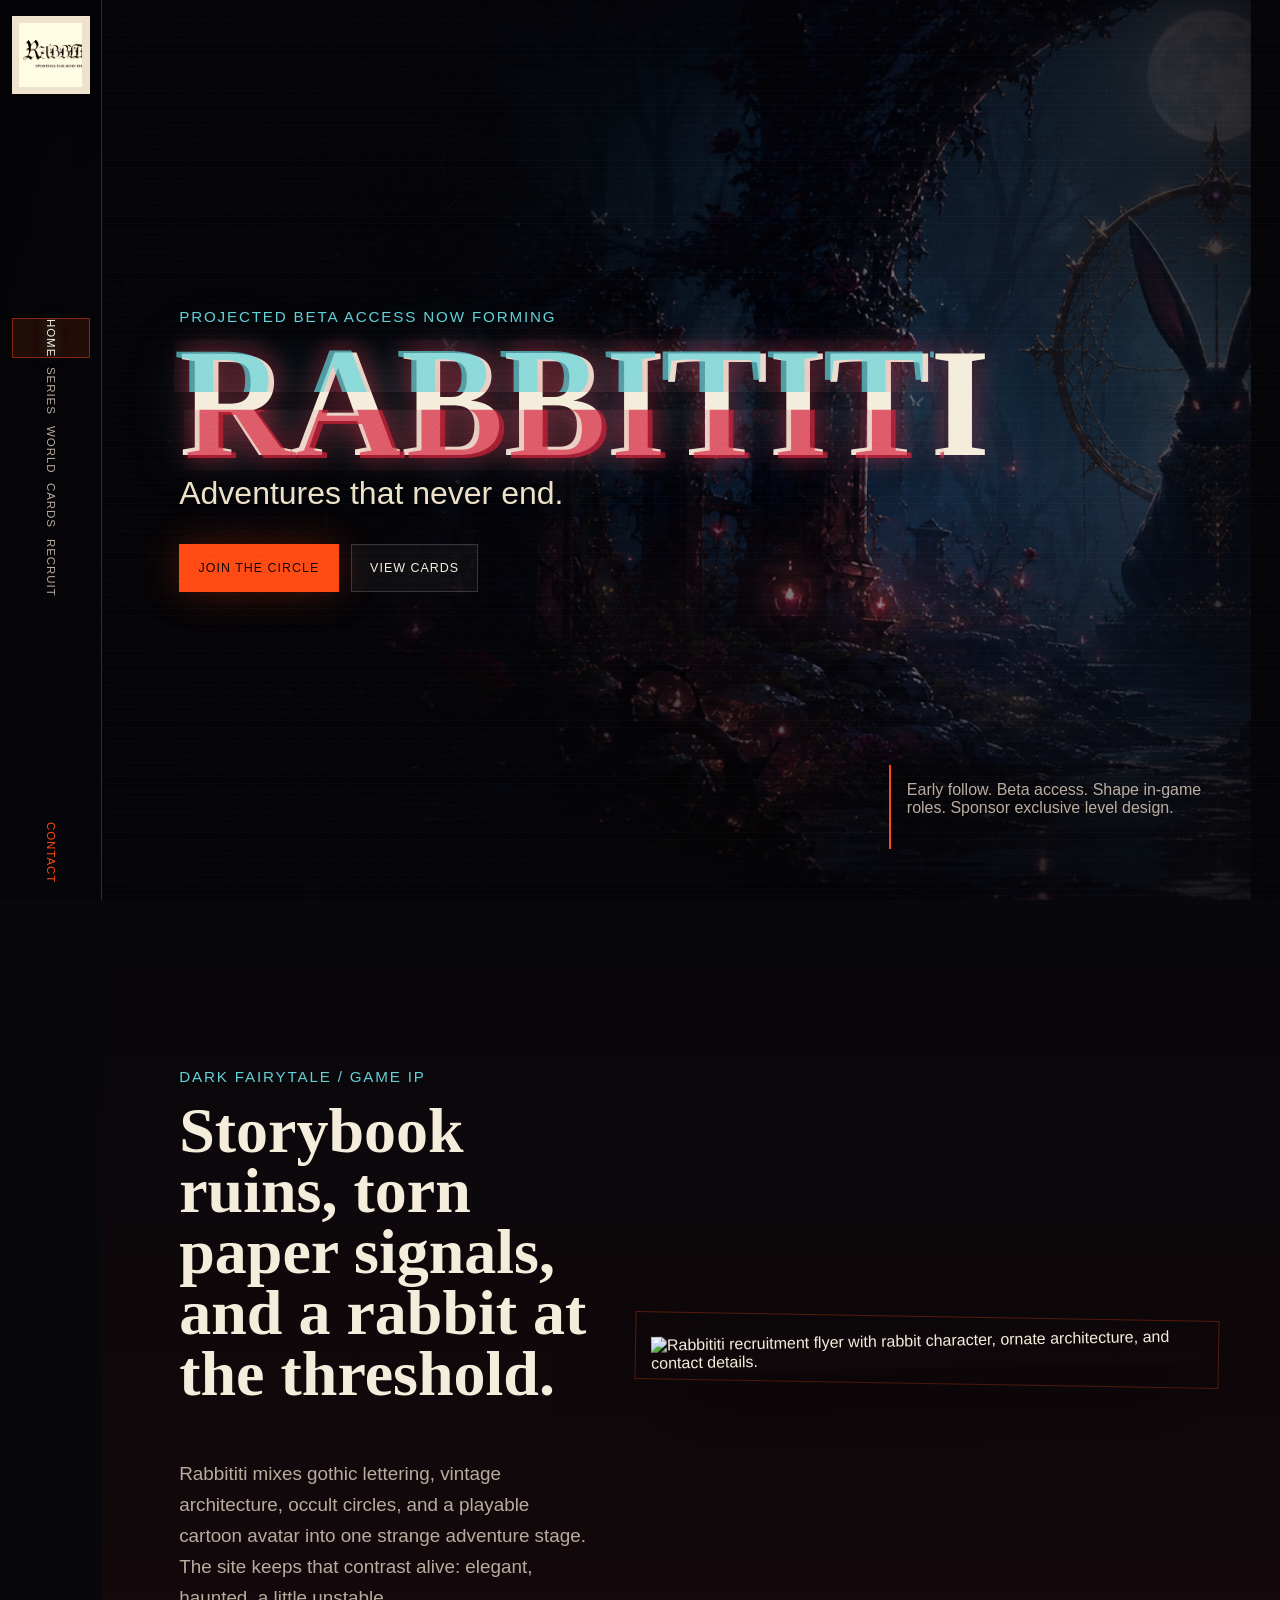
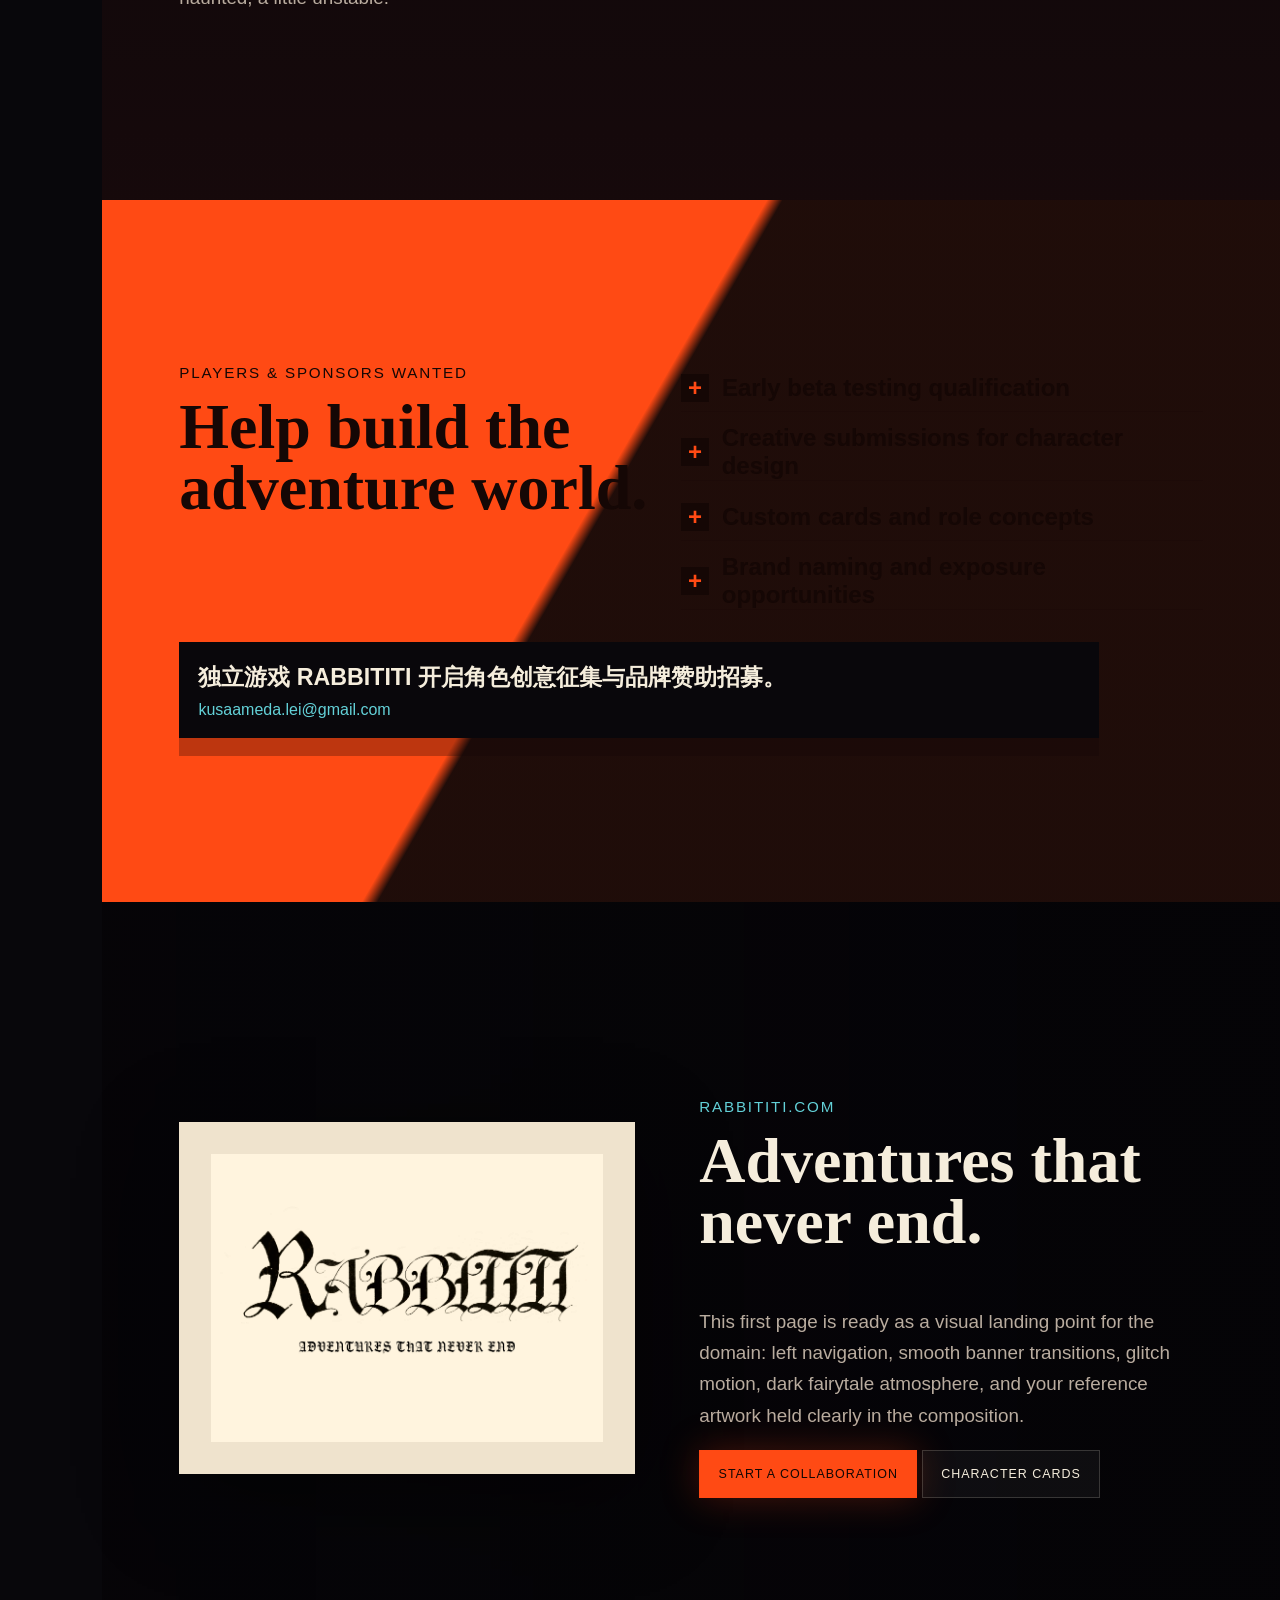
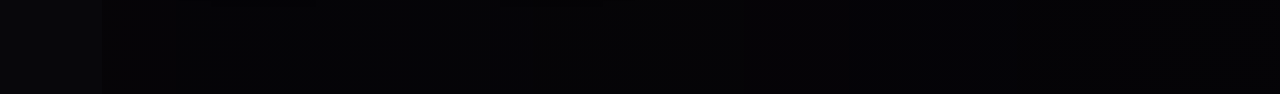
==== index.html @ efd6b51d "Add files via upload 1" ====
<!doctype html>
<html lang="en">
  <head>
    <meta charset="utf-8">
    <meta name="viewport" content="width=device-width, initial-scale=1">
    <meta name="description" content="Rabbititi is a dark fairytale game world of looping adventures, projected beta access, role design, and sponsor collaboration.">
    <title>Rabbititi | Adventures That Never End</title>
    <link rel="preload" href="assets/rabbititi-hero.png" as="image">
    <link rel="preload" href="assets/rabbititi-logo-card.png" as="image">
    <link rel="stylesheet" href="styles.css">
  </head>
  <body>
    <div class="noise" aria-hidden="true"></div>
    <div class="scanline" aria-hidden="true"></div>

    <aside class="side-nav" aria-label="Rabbititi navigation">
      <a class="brand-mark" href="index.html#home" aria-label="Rabbititi home">
        <img src="assets/rabbititi-logo-card.png" alt="Rabbititi">
      </a>
      <nav>
        <a href="#home" class="nav-link is-active">Home</a>
        <a href="series.html" class="nav-link">Series</a>
        <a href="#world" class="nav-link">World</a>
        <a href="characters.html" class="nav-link">Cards</a>
        <a href="#recruit" class="nav-link">Recruit</a>
      </nav>
      <a class="contact-chip" href="mailto:kusaameda.lei@gmail.com">Contact</a>
    </aside>

    <main>
      <section class="hero section" id="home" data-section>
        <div class="hero-bg" aria-hidden="true">
          <img class="hero-frame is-visible" src="assets/rabbititi-hero.png" alt="">
          <img class="hero-frame" src="assets/rabbititi-flyer.png" alt="">
        </div>
        <div class="hero-vignette" aria-hidden="true"></div>
        <div class="hero-copy">
          <p class="kicker">Projected beta access now forming</p>
          <h1 class="glitch" data-text="RABBITITI">RABBITITI</h1>
          <p class="tagline">Adventures that never end.</p>
          <div class="hero-actions" aria-label="Primary actions">
            <a class="button primary" href="#recruit">Join The Circle</a>
            <a class="button ghost" href="characters.html">View Cards</a>
          </div>
        </div>
        <div class="hero-panel">
          <p>Early follow. Beta access. Shape in-game roles. Sponsor exclusive level design.</p>
        </div>
      </section>

      <section class="world section" id="world" data-section>
        <div class="section-copy">
          <p class="kicker">Dark Fairytale / Game IP</p>
          <h2>Storybook ruins, torn paper signals, and a rabbit at the threshold.</h2>
          <p>
            Rabbititi mixes gothic lettering, vintage architecture, occult circles, and a playable
            cartoon avatar into one strange adventure stage. The site keeps that contrast alive:
            elegant, haunted, a little unstable.
          </p>
        </div>
        <figure class="art-stage">
          <img src="assets/rabbititi-flyer.png" alt="Rabbititi recruitment flyer with rabbit character, ornate architecture, and contact details.">
        </figure>
      </section>

      <section class="recruit section" id="recruit" data-section>
        <div class="recruit-band">
          <div>
            <p class="kicker">Players & Sponsors Wanted</p>
            <h2>Help build the adventure world.</h2>
          </div>
          <ul class="sigil-list">
            <li>Early beta testing qualification</li>
            <li>Creative submissions for character design</li>
            <li>Custom cards and role concepts</li>
            <li>Brand naming and exposure opportunities</li>
          </ul>
        </div>
        <div class="orange-rip">
          <p>独立游戏 RABBITITI 开启角色创意征集与品牌赞助招募。</p>
          <a href="mailto:kusaameda.lei@gmail.com">kusaameda.lei@gmail.com</a>
        </div>
      </section>

      <section class="access section" id="access" data-section>
        <div class="logo-shrine">
          <img src="assets/rabbititi-logo-card.png" alt="Rabbititi logo and Adventures That Never End tagline.">
        </div>
        <div class="section-copy">
          <p class="kicker">rabbititi.com</p>
          <h2>Adventures that never end.</h2>
          <p>
            This first page is ready as a visual landing point for the domain: left navigation,
            smooth banner transitions, glitch motion, dark fairytale atmosphere, and your reference
            artwork held clearly in the composition.
          </p>
          <a class="button primary" href="mailto:kusaameda.lei@gmail.com">Start A Collaboration</a>
          <a class="button ghost" href="characters.html">Character Cards</a>
        </div>
      </section>
    </main>

    <script src="script.js"></script>
  </body>
</html>
---- styles.css ----
:root {
  color-scheme: dark;
  --bg: #08070b;
  --ink: #f5eddc;
  --muted: #b9ac9f;
  --line: rgba(245, 237, 220, 0.18);
  --blood: #d6253d;
  --ember: #ff4a14;
  --teal: #63d1d8;
  --gold: #c8a35b;
  --nav: clamp(86px, 8vw, 124px);
}

* {
  box-sizing: border-box;
}

html {
  scroll-behavior: smooth;
}

body {
  margin: 0;
  background: var(--bg);
  color: var(--ink);
  font-family: "Trebuchet MS", "Arial Narrow", Arial, sans-serif;
  letter-spacing: 0;
  overflow-x: hidden;
}

body::before {
  content: "";
  position: fixed;
  inset: 0;
  z-index: -3;
  background:
    radial-gradient(circle at 76% 8%, rgba(89, 195, 203, 0.18), transparent 31rem),
    radial-gradient(circle at 48% 82%, rgba(214, 37, 61, 0.16), transparent 28rem),
    linear-gradient(120deg, #050407 0%, #141019 42%, #070b11 100%);
}

a {
  color: inherit;
  text-decoration: none;
}

img {
  display: block;
  max-width: 100%;
}

.noise,
.scanline {
  pointer-events: none;
  position: fixed;
  inset: 0;
}

.noise {
  z-index: 20;
  opacity: 0.11;
  background-image:
    repeating-radial-gradient(circle at 12% 18%, rgba(255, 255, 255, 0.38) 0 1px, transparent 1px 5px),
    repeating-linear-gradient(0deg, transparent 0 9px, rgba(255, 255, 255, 0.09) 10px);
  mix-blend-mode: overlay;
}

.scanline {
  z-index: 21;
  background: repeating-linear-gradient(180deg, transparent 0 6px, rgba(255, 255, 255, 0.035) 7px);
}

.side-nav {
  position: fixed;
  inset: 0 auto 0 0;
  z-index: 30;
  width: var(--nav);
  display: grid;
  grid-template-rows: auto 1fr auto;
  gap: 1.4rem;
  padding: 1rem 0.72rem;
  border-right: 1px solid var(--line);
  background: rgba(5, 4, 7, 0.78);
  backdrop-filter: blur(18px);
}

.brand-mark {
  border: 1px solid var(--line);
  background: #efe3cd;
  padding: 0.4rem;
  min-height: 62px;
  display: grid;
  place-items: center;
  overflow: hidden;
}

.brand-mark img {
  width: 100%;
  aspect-ratio: 1 / 1;
  object-fit: cover;
  object-position: 12% 48%;
  filter: contrast(1.18);
}

.side-nav nav {
  display: grid;
  align-content: center;
  gap: 0.52rem;
}

.nav-link,
.contact-chip {
  min-height: 40px;
  display: grid;
  place-items: center;
  border: 1px solid transparent;
  color: var(--muted);
  font-size: 0.72rem;
  text-transform: uppercase;
  letter-spacing: 0.08em;
  writing-mode: vertical-rl;
}

.nav-link:hover,
.nav-link.is-active,
.contact-chip:hover {
  color: var(--ink);
  border-color: rgba(255, 74, 20, 0.46);
  background: rgba(255, 74, 20, 0.11);
  text-shadow: 0 0 14px rgba(99, 209, 216, 0.55);
}

.contact-chip {
  color: var(--ember);
}

main {
  margin-left: var(--nav);
}

.section {
  min-height: 100svh;
  position: relative;
  padding: clamp(3rem, 6vw, 6rem);
  scroll-margin-top: 0;
}

.hero {
  min-height: 100svh;
  display: grid;
  align-items: center;
  overflow: hidden;
}

.hero-bg,
.hero-vignette {
  position: absolute;
  inset: 0;
}

.hero-bg {
  z-index: -3;
  background: #050407;
}

.hero-frame {
  position: absolute;
  inset: -3%;
  width: 106%;
  height: 106%;
  object-fit: cover;
  opacity: 0;
  transform: scale(1.06);
  filter: saturate(0.9) contrast(1.14) brightness(0.68);
  transition: opacity 1.5s ease, transform 7s ease, filter 1.5s ease;
}

.hero-frame.is-visible {
  opacity: 1;
  transform: scale(1.01);
  filter: saturate(1.03) contrast(1.1) brightness(0.78);
}

.hero-vignette {
  z-index: -2;
  background:
    linear-gradient(90deg, rgba(5, 4, 7, 0.94) 0%, rgba(5, 4, 7, 0.72) 32%, rgba(5, 4, 7, 0.18) 66%, rgba(5, 4, 7, 0.76) 100%),
    linear-gradient(0deg, rgba(5, 4, 7, 0.72) 0%, transparent 45%, rgba(5, 4, 7, 0.34) 100%);
}

.hero-copy {
  max-width: min(760px, 86vw);
  transform: translate3d(calc(var(--mx, 0) * -10px), calc(var(--my, 0) * -8px), 0);
}

.kicker {
  margin: 0 0 1rem;
  color: var(--teal);
  font-size: clamp(0.76rem, 1.3vw, 0.95rem);
  text-transform: uppercase;
  letter-spacing: 0.12em;
}

h1,
h2,
p {
  margin-top: 0;
}

h1 {
  margin-bottom: 0.45rem;
  font-family: Georgia, "Times New Roman", serif;
  font-size: clamp(4.6rem, 12vw, 12rem);
  line-height: 0.82;
  font-weight: 900;
  letter-spacing: 0;
  text-shadow:
    0 0 30px rgba(214, 37, 61, 0.48),
    0 0 70px rgba(99, 209, 216, 0.24);
}

h2 {
  max-width: 820px;
  font-family: Georgia, "Times New Roman", serif;
  font-size: clamp(2.1rem, 5vw, 5rem);
  line-height: 0.95;
  letter-spacing: 0;
}

.tagline {
  color: #efe2c8;
  font-size: clamp(1.15rem, 2.5vw, 2rem);
}

.glitch {
  position: relative;
}

.glitch::before,
.glitch::after {
  content: attr(data-text);
  position: absolute;
  inset: 0;
  opacity: 0.72;
  pointer-events: none;
}

.glitch::before {
  color: var(--teal);
  clip-path: inset(0 0 58% 0);
  transform: translate(-0.035em, -0.015em);
  animation: glitch-a 3.2s steps(2, end) infinite;
}

.glitch::after {
  color: var(--blood);
  clip-path: inset(52% 0 0 0);
  transform: translate(0.032em, 0.018em);
  animation: glitch-b 2.7s steps(2, end) infinite;
}

.hero-actions {
  display: flex;
  flex-wrap: wrap;
  gap: 0.75rem;
  margin-top: 2rem;
}

.button {
  min-height: 48px;
  display: inline-flex;
  align-items: center;
  justify-content: center;
  padding: 0.85rem 1.15rem;
  border: 1px solid var(--line);
  color: var(--ink);
  text-transform: uppercase;
  font-size: 0.78rem;
  letter-spacing: 0.08em;
}

.button.primary {
  border-color: rgba(255, 74, 20, 0.78);
  background: var(--ember);
  color: #130705;
  box-shadow: 0 0 38px rgba(255, 74, 20, 0.26);
}

.button.ghost {
  background: rgba(255, 255, 255, 0.04);
}

.hero-panel {
  position: absolute;
  right: clamp(1rem, 4vw, 4rem);
  bottom: clamp(1rem, 4vw, 4rem);
  width: min(340px, calc(100vw - var(--nav) - 2rem));
  border-left: 2px solid var(--ember);
  padding: 1rem 0 1rem 1rem;
  color: var(--muted);
  background: linear-gradient(90deg, rgba(5, 4, 7, 0.78), transparent);
}

.world {
  display: grid;
  grid-template-columns: minmax(260px, 0.85fr) minmax(320px, 1.15fr);
  gap: clamp(2rem, 5vw, 5rem);
  align-items: center;
  background:
    linear-gradient(180deg, rgba(8, 7, 11, 0.98), rgba(24, 10, 12, 0.92)),
    url("assets/rabbititi-hero.png") center / cover fixed;
}

.section-copy p:not(.kicker) {
  max-width: 640px;
  color: var(--muted);
  font-size: clamp(1rem, 1.5vw, 1.18rem);
  line-height: 1.65;
}

.art-stage {
  margin: 0;
  position: relative;
  transform: rotate(-1deg);
}

.art-stage::before {
  content: "";
  position: absolute;
  inset: -1rem;
  border: 1px solid rgba(255, 74, 20, 0.32);
  transform: rotate(2deg);
}

.art-stage img {
  position: relative;
  width: 100%;
  box-shadow: 0 28px 90px rgba(0, 0, 0, 0.54);
}

.recruit {
  min-height: 78svh;
  display: grid;
  align-content: center;
  gap: 2rem;
  background:
    linear-gradient(120deg, rgba(255, 74, 20, 0.9), rgba(255, 74, 20, 0.68) 42%, rgba(7, 6, 8, 0.9) 43%),
    #ff4a14;
  color: #150705;
}

.recruit .kicker {
  color: #150705;
}

.recruit-band {
  display: grid;
  grid-template-columns: minmax(260px, 0.9fr) minmax(280px, 1fr);
  gap: 2rem;
  align-items: start;
}

.sigil-list {
  display: grid;
  gap: 0.75rem;
  margin: 0;
  padding: 0;
  list-style: none;
  font-size: clamp(1.05rem, 2vw, 1.5rem);
  font-weight: 800;
}

.sigil-list li {
  min-height: 48px;
  display: flex;
  align-items: center;
  gap: 0.8rem;
  border-bottom: 1px solid rgba(21, 7, 5, 0.24);
}

.sigil-list li::before {
  content: "+";
  width: 28px;
  height: 28px;
  display: grid;
  place-items: center;
  color: #ff4a14;
  background: #150705;
}

.orange-rip {
  max-width: 920px;
  padding: 1.2rem;
  color: var(--ink);
  background: #09070b;
  box-shadow: 0 18px 0 rgba(21, 7, 5, 0.28);
}

.orange-rip p {
  margin-bottom: 0.5rem;
  font-size: clamp(1rem, 2vw, 1.45rem);
  font-weight: 800;
}

.orange-rip a {
  color: var(--teal);
}

.access {
  min-height: 88svh;
  display: grid;
  grid-template-columns: minmax(280px, 0.95fr) minmax(280px, 1.05fr);
  gap: clamp(2rem, 5vw, 5rem);
  align-items: center;
  background:
    linear-gradient(90deg, rgba(5, 4, 7, 0.74), rgba(5, 4, 7, 0.96)),
    url("assets/rabbititi-flyer.png") center / cover;
}

.logo-shrine {
  background: #efe3cd;
  padding: clamp(1rem, 3vw, 2rem);
  box-shadow: 0 24px 90px rgba(0, 0, 0, 0.48);
}

.logo-shrine img {
  width: 100%;
  filter: contrast(1.1);
}

.compact-section {
  min-height: auto;
}

.characters-hero {
  min-height: 82svh;
  display: grid;
  grid-template-columns: minmax(300px, 1.05fr) minmax(260px, 0.8fr);
  gap: clamp(2rem, 5vw, 5rem);
  align-items: center;
  background:
    linear-gradient(90deg, rgba(5, 4, 7, 0.92), rgba(5, 4, 7, 0.58)),
    url("assets/rabbititi-hero.png") center / cover;
}

.page-title {
  font-size: clamp(4rem, 10vw, 10rem);
}

.card-logo {
  margin: 0;
  transform: rotate(1deg);
}

.card-gallery {
  background:
    linear-gradient(180deg, rgba(8, 7, 11, 0.98), rgba(16, 10, 13, 0.98)),
    url("assets/rabbititi-flyer.png") center / cover fixed;
}

.gallery-head {
  display: flex;
  align-items: end;
  justify-content: space-between;
  gap: 1.5rem;
  margin-bottom: 2rem;
}

.gallery-head h2 {
  margin-bottom: 0;
}

.character-grid {
  display: grid;
  grid-template-columns: repeat(3, minmax(0, 1fr));
  gap: 1rem;
}

.character-card {
  position: relative;
  min-height: 470px;
  display: grid;
  grid-template-rows: minmax(250px, 1fr) auto;
  overflow: hidden;
  border: 1px solid rgba(245, 237, 220, 0.18);
  background:
    linear-gradient(180deg, rgba(245, 237, 220, 0.07), rgba(245, 237, 220, 0.02)),
    rgba(5, 4, 7, 0.82);
  box-shadow: 0 20px 60px rgba(0, 0, 0, 0.36);
}

.character-card::before {
  content: "";
  position: absolute;
  inset: 0;
  border-top: 3px solid var(--ember);
  opacity: 0.75;
  pointer-events: none;
}

.featured-card {
  grid-column: span 2;
}

.card-art {
  position: relative;
  min-height: 250px;
  display: grid;
  place-items: center;
  background:
    radial-gradient(circle at 50% 20%, rgba(99, 209, 216, 0.22), transparent 16rem),
    linear-gradient(145deg, rgba(255, 74, 20, 0.18), rgba(5, 4, 7, 0.6));
}

.rabbit-art {
  overflow: hidden;
}

.rabbit-art img {
  width: 100%;
  height: 100%;
  min-height: 330px;
  object-fit: cover;
  object-position: 12% 70%;
  filter: saturate(1.08) contrast(1.06);
}

.symbol-art {
  color: rgba(245, 237, 220, 0.88);
  font-family: Georgia, "Times New Roman", serif;
  font-size: clamp(5rem, 10vw, 9rem);
  text-shadow:
    0 0 22px rgba(214, 37, 61, 0.42),
    0 0 42px rgba(99, 209, 216, 0.25);
}

.card-copy {
  position: relative;
  padding: 1.25rem;
}

.card-type {
  margin-bottom: 0.55rem;
  color: var(--teal);
  font-size: 0.72rem;
  text-transform: uppercase;
  letter-spacing: 0.12em;
}

.card-copy h3 {
  margin: 0 0 0.7rem;
  font-family: Georgia, "Times New Roman", serif;
  font-size: clamp(1.45rem, 2.6vw, 2.1rem);
  letter-spacing: 0;
}

.card-copy p:not(.card-type) {
  margin-bottom: 0;
  color: var(--muted);
  line-height: 1.55;
}

.contact-section {
  background:
    linear-gradient(120deg, rgba(255, 74, 20, 0.9), rgba(255, 74, 20, 0.72) 46%, rgba(8, 7, 11, 0.94) 47%),
    #ff4a14;
}

.contact-panel {
  display: grid;
  grid-template-columns: minmax(260px, 0.9fr) minmax(260px, 1fr);
  gap: 2rem;
  align-items: center;
  color: #150705;
}

.contact-panel .kicker {
  color: #150705;
}

.contact-list {
  display: grid;
  gap: 0.75rem;
}

.contact-list a {
  min-height: 54px;
  display: flex;
  align-items: center;
  padding: 0.9rem 1rem;
  color: var(--ink);
  background: #09070b;
  border: 1px solid rgba(245, 237, 220, 0.18);
}

.contact-list a:hover {
  color: var(--teal);
  border-color: rgba(99, 209, 216, 0.46);
}

.series-hero {
  min-height: 92svh;
  display: grid;
  align-items: center;
  overflow: hidden;
}

.series-hero-media {
  position: absolute;
  inset: 0;
  z-index: -3;
  background: #050407;
}

.series-hero-media img {
  width: 100%;
  height: 100%;
  object-fit: cover;
  filter: saturate(1.02) contrast(1.13) brightness(0.74);
  transform: scale(1.03);
}

.series-hero .section-copy p:not(.kicker),
.series-hero .hero-copy p:not(.kicker):not(.tagline) {
  max-width: 660px;
  color: var(--muted);
  line-height: 1.65;
}

.series-board {
  background:
    linear-gradient(180deg, rgba(8, 7, 11, 0.98), rgba(18, 12, 17, 0.96)),
    url("assets/rabbititi-hero.png") center / cover fixed;
}

.series-grid {
  display: grid;
  grid-template-columns: minmax(320px, 1.25fr) repeat(2, minmax(220px, 0.75fr));
  gap: 1rem;
}

.series-card {
  min-height: 420px;
  display: grid;
  overflow: hidden;
  border: 1px solid var(--line);
  background:
    linear-gradient(180deg, rgba(245, 237, 220, 0.075), rgba(245, 237, 220, 0.025)),
    rgba(5, 4, 7, 0.84);
  box-shadow: 0 22px 70px rgba(0, 0, 0, 0.38);
}

.first-title {
  grid-row: span 2;
}

.series-card-art {
  min-height: 360px;
  overflow: hidden;
}

.series-card-art img {
  width: 100%;
  height: 100%;
  object-fit: cover;
  object-position: 23% 65%;
  filter: saturate(1.05) contrast(1.08);
}

.planned-title {
  align-content: space-between;
}

.planned-mark {
  min-height: 230px;
  display: grid;
  place-items: center;
  color: rgba(245, 237, 220, 0.9);
  font-family: Georgia, "Times New Roman", serif;
  font-size: clamp(4.5rem, 9vw, 8rem);
  background:
    radial-gradient(circle at 50% 38%, rgba(99, 209, 216, 0.18), transparent 12rem),
    linear-gradient(145deg, rgba(255, 74, 20, 0.15), rgba(5, 4, 7, 0.58));
}

.empty-slot {
  border-style: dashed;
}

.series-card-copy {
  padding: 1.25rem;
}

.series-card-copy h3 {
  margin: 0 0 0.7rem;
  font-family: Georgia, "Times New Roman", serif;
  font-size: clamp(1.6rem, 3vw, 2.7rem);
  line-height: 1;
}

.series-card-copy p:not(.card-type) {
  color: var(--muted);
  line-height: 1.55;
}

.card-actions {
  display: flex;
  flex-wrap: wrap;
  gap: 0.6rem;
  margin-top: 1rem;
}

.card-actions a {
  min-height: 38px;
  display: inline-flex;
  align-items: center;
  padding: 0.55rem 0.8rem;
  border: 1px solid rgba(255, 74, 20, 0.44);
  color: var(--ink);
  text-transform: uppercase;
  font-size: 0.72rem;
  letter-spacing: 0.08em;
}

.about-section {
  background:
    linear-gradient(120deg, rgba(255, 74, 20, 0.86), rgba(255, 74, 20, 0.66) 38%, rgba(8, 7, 11, 0.95) 39%),
    #ff4a14;
}

.about-layout {
  display: grid;
  grid-template-columns: minmax(260px, 0.85fr) minmax(300px, 1.15fr);
  gap: clamp(2rem, 5vw, 5rem);
  align-items: center;
}

.about-logo {
  margin: 0;
  transform: rotate(-1deg);
}

@keyframes glitch-a {
  0%, 89%, 100% { transform: translate(-0.025em, -0.01em); }
  90% { transform: translate(0.07em, -0.035em); }
  94% { transform: translate(-0.055em, 0.025em); }
}

@keyframes glitch-b {
  0%, 82%, 100% { transform: translate(0.025em, 0.015em); }
  83% { transform: translate(-0.065em, 0.035em); }
  88% { transform: translate(0.045em, -0.025em); }
}

@media (max-width: 860px) {
  :root {
    --nav: 0px;
  }

  .side-nav {
    inset: auto 0 0 0;
    width: auto;
    height: 68px;
    grid-template-columns: 52px 1fr auto;
    grid-template-rows: 1fr;
    padding: 0.5rem;
    border-right: 0;
    border-top: 1px solid var(--line);
  }

  .brand-mark {
    min-height: 0;
    padding: 0.22rem;
  }

  .side-nav nav {
    grid-auto-flow: column;
    align-content: stretch;
    align-items: stretch;
  }

  .nav-link,
  .contact-chip {
    writing-mode: horizontal-tb;
    min-height: 0;
    min-width: 54px;
    font-size: 0.62rem;
  }

  main {
    margin-left: 0;
    padding-bottom: 68px;
  }

  .section {
    padding: 2rem 1.15rem;
  }

  .hero {
    min-height: calc(100svh - 68px);
  }

  .hero-vignette {
    background:
      linear-gradient(90deg, rgba(5, 4, 7, 0.9), rgba(5, 4, 7, 0.32)),
      linear-gradient(0deg, rgba(5, 4, 7, 0.8), transparent 58%);
  }

  .hero-panel {
    position: relative;
    right: auto;
    bottom: auto;
    width: auto;
    margin-top: 1.8rem;
  }

  .world,
  .recruit-band,
  .access,
  .characters-hero,
  .contact-panel,
  .series-grid,
  .about-layout {
    grid-template-columns: 1fr;
  }

  .first-title {
    grid-row: auto;
  }

  .gallery-head {
    display: block;
  }

  .character-grid {
    grid-template-columns: 1fr;
  }

  .featured-card {
    grid-column: auto;
  }

  .recruit {
    background:
      linear-gradient(180deg, rgba(255, 74, 20, 0.92), rgba(255, 74, 20, 0.76) 58%, rgba(7, 6, 8, 0.95) 59%),
      #ff4a14;
  }
}

@media (prefers-reduced-motion: reduce) {
  *,
  *::before,
  *::after {
    animation-duration: 0.001ms !important;
    animation-iteration-count: 1 !important;
    scroll-behavior: auto !important;
    transition-duration: 0.001ms !important;
  }
}
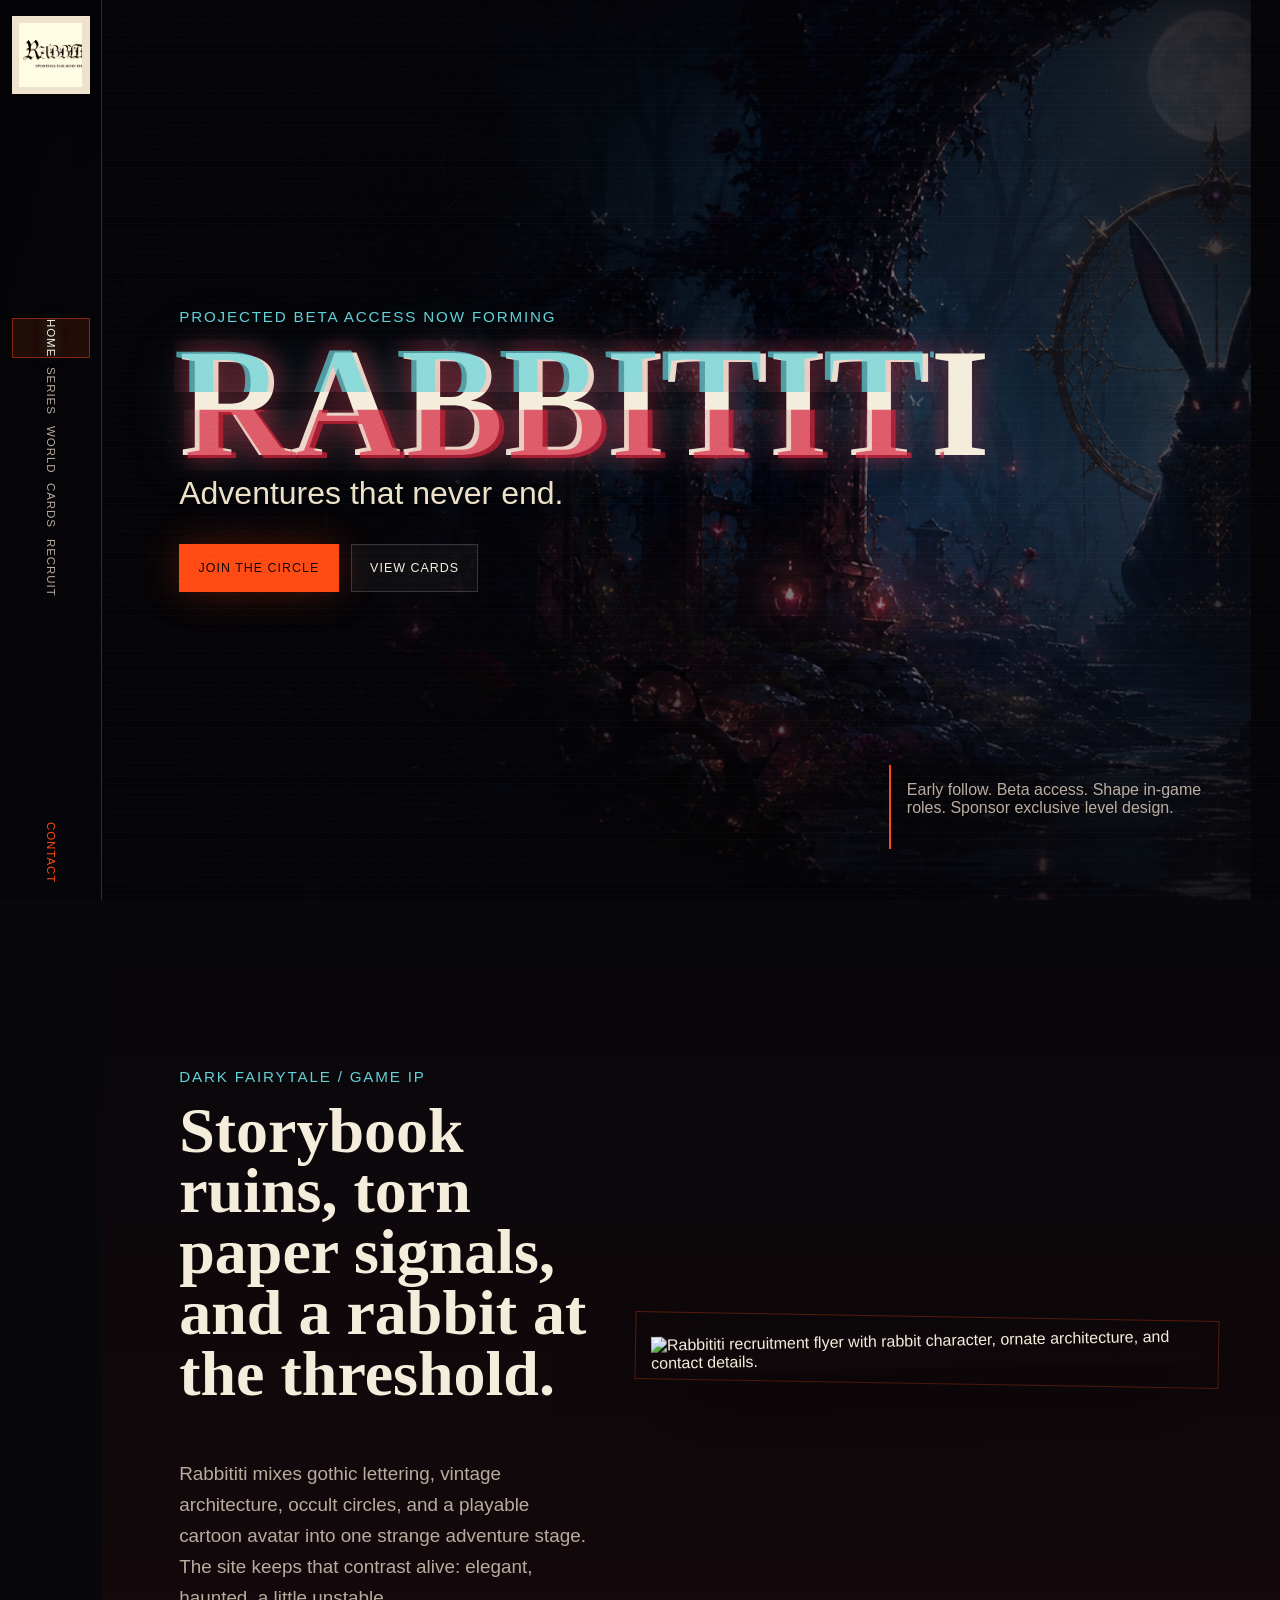
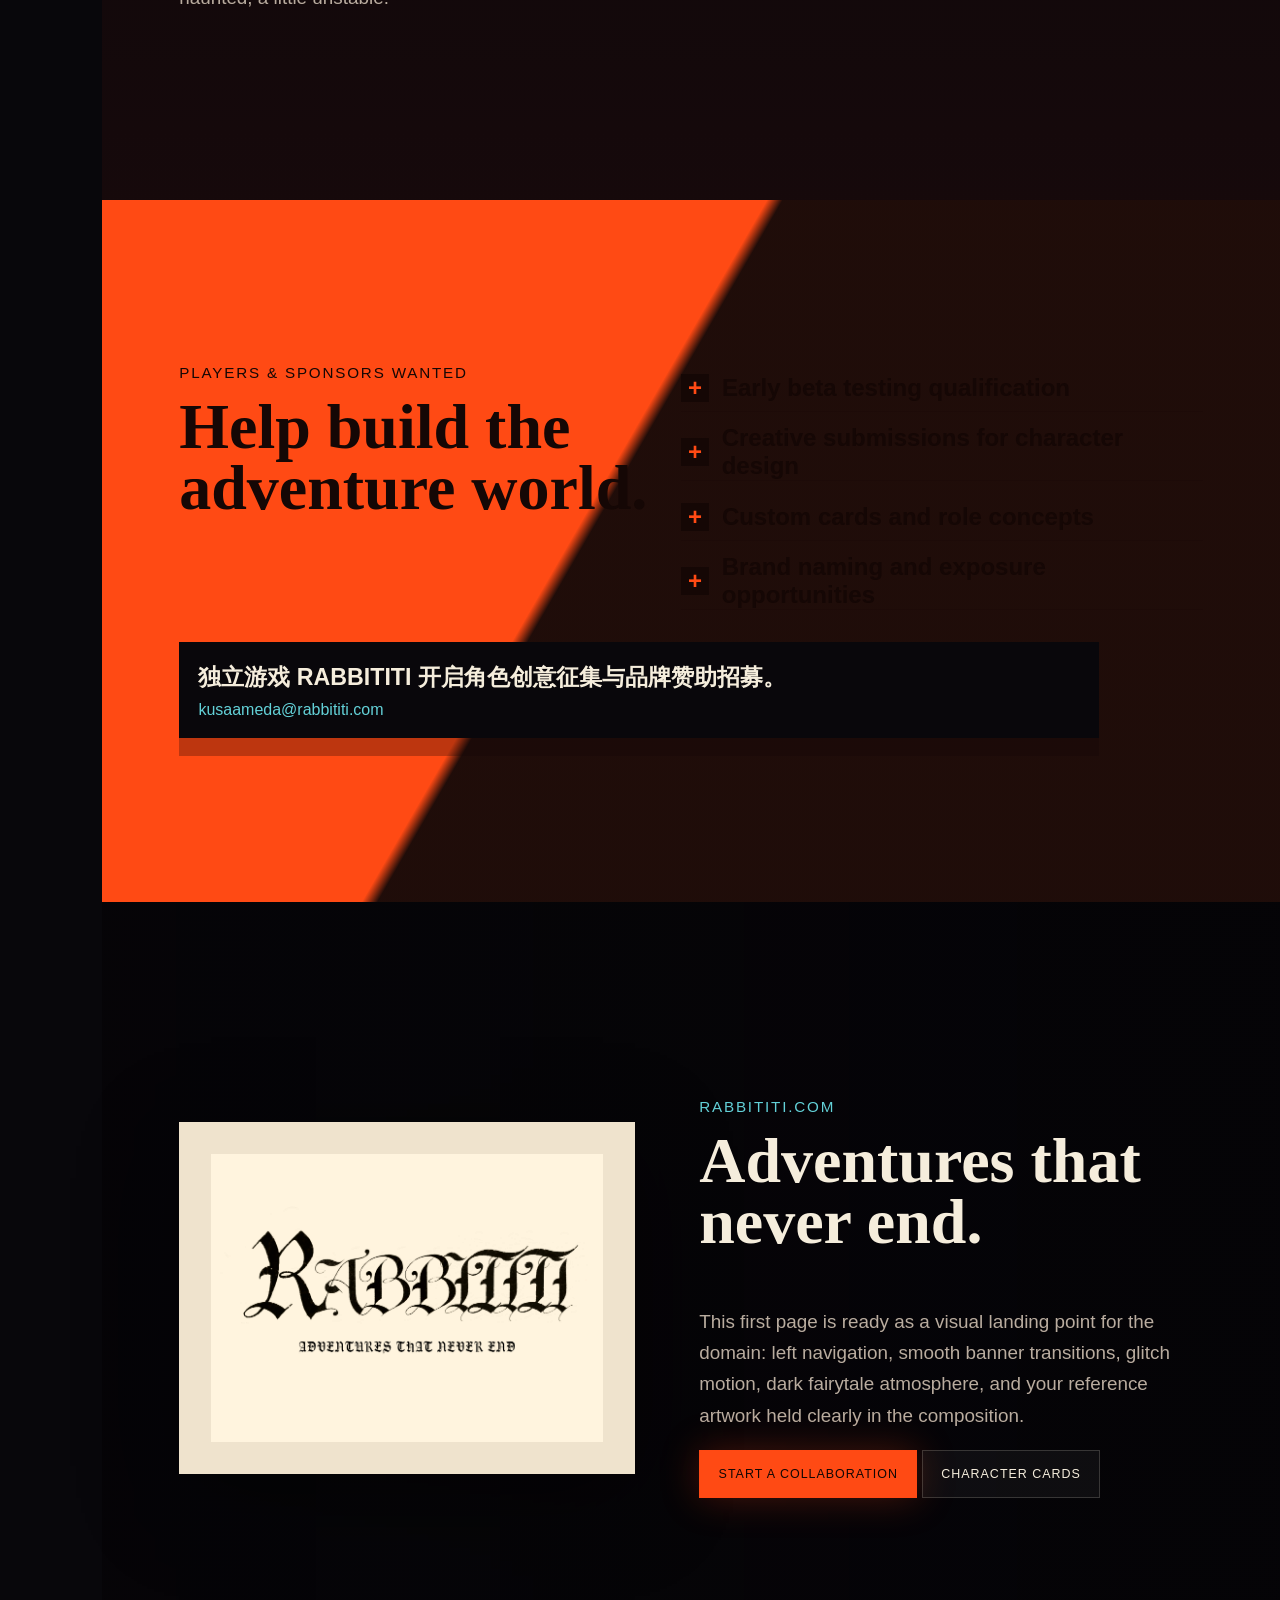
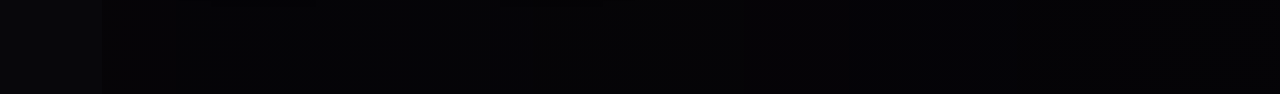
==== commit 6a7052a9: "Update index.html 1" ====
--- a/index.html
+++ b/index.html
@@ -78,7 +78,7 @@
         </div>
         <div class="orange-rip">
           <p>独立游戏 RABBITITI 开启角色创意征集与品牌赞助招募。</p>
-          <a href="mailto:kusaameda.lei@gmail.com">kusaameda.lei@gmail.com</a>
+          <a href="mailto:kusaameda@rabbitit.com">kusaameda@rabbititi.com</a>
         </div>
       </section>
 
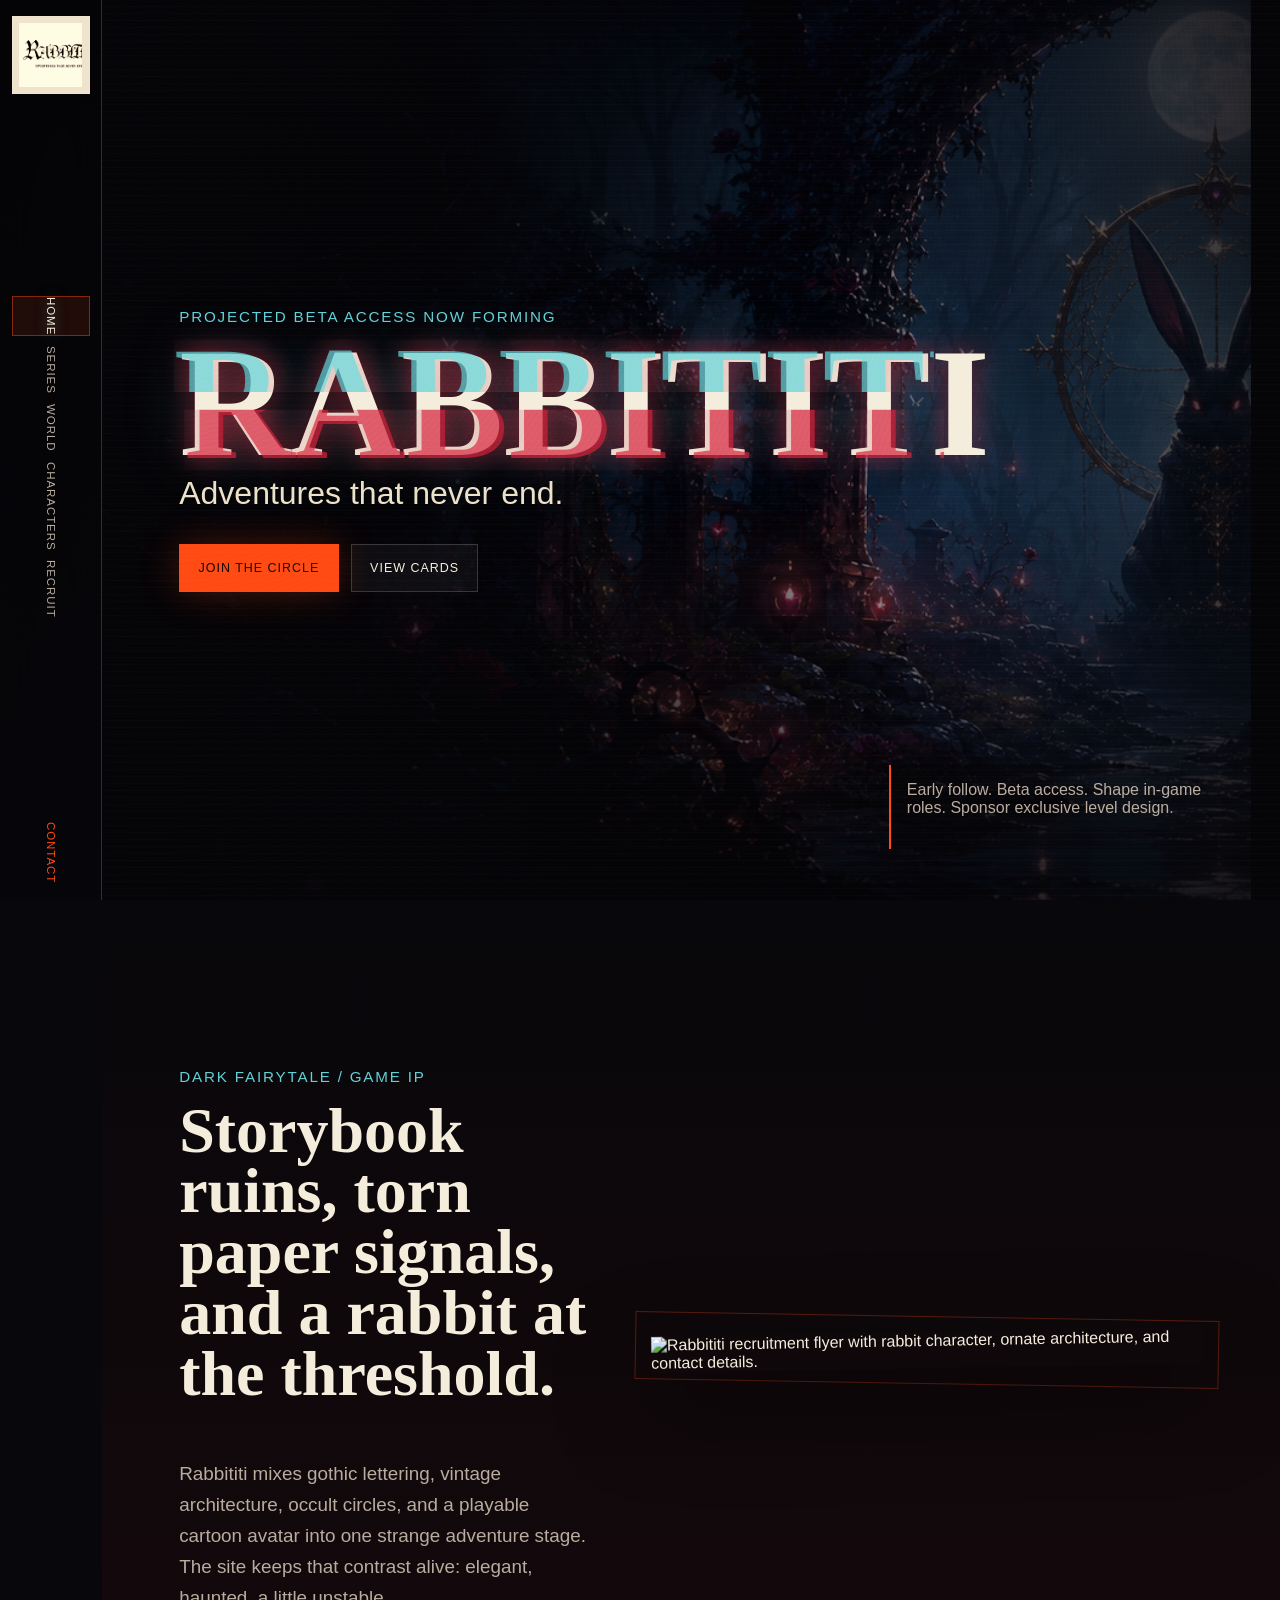
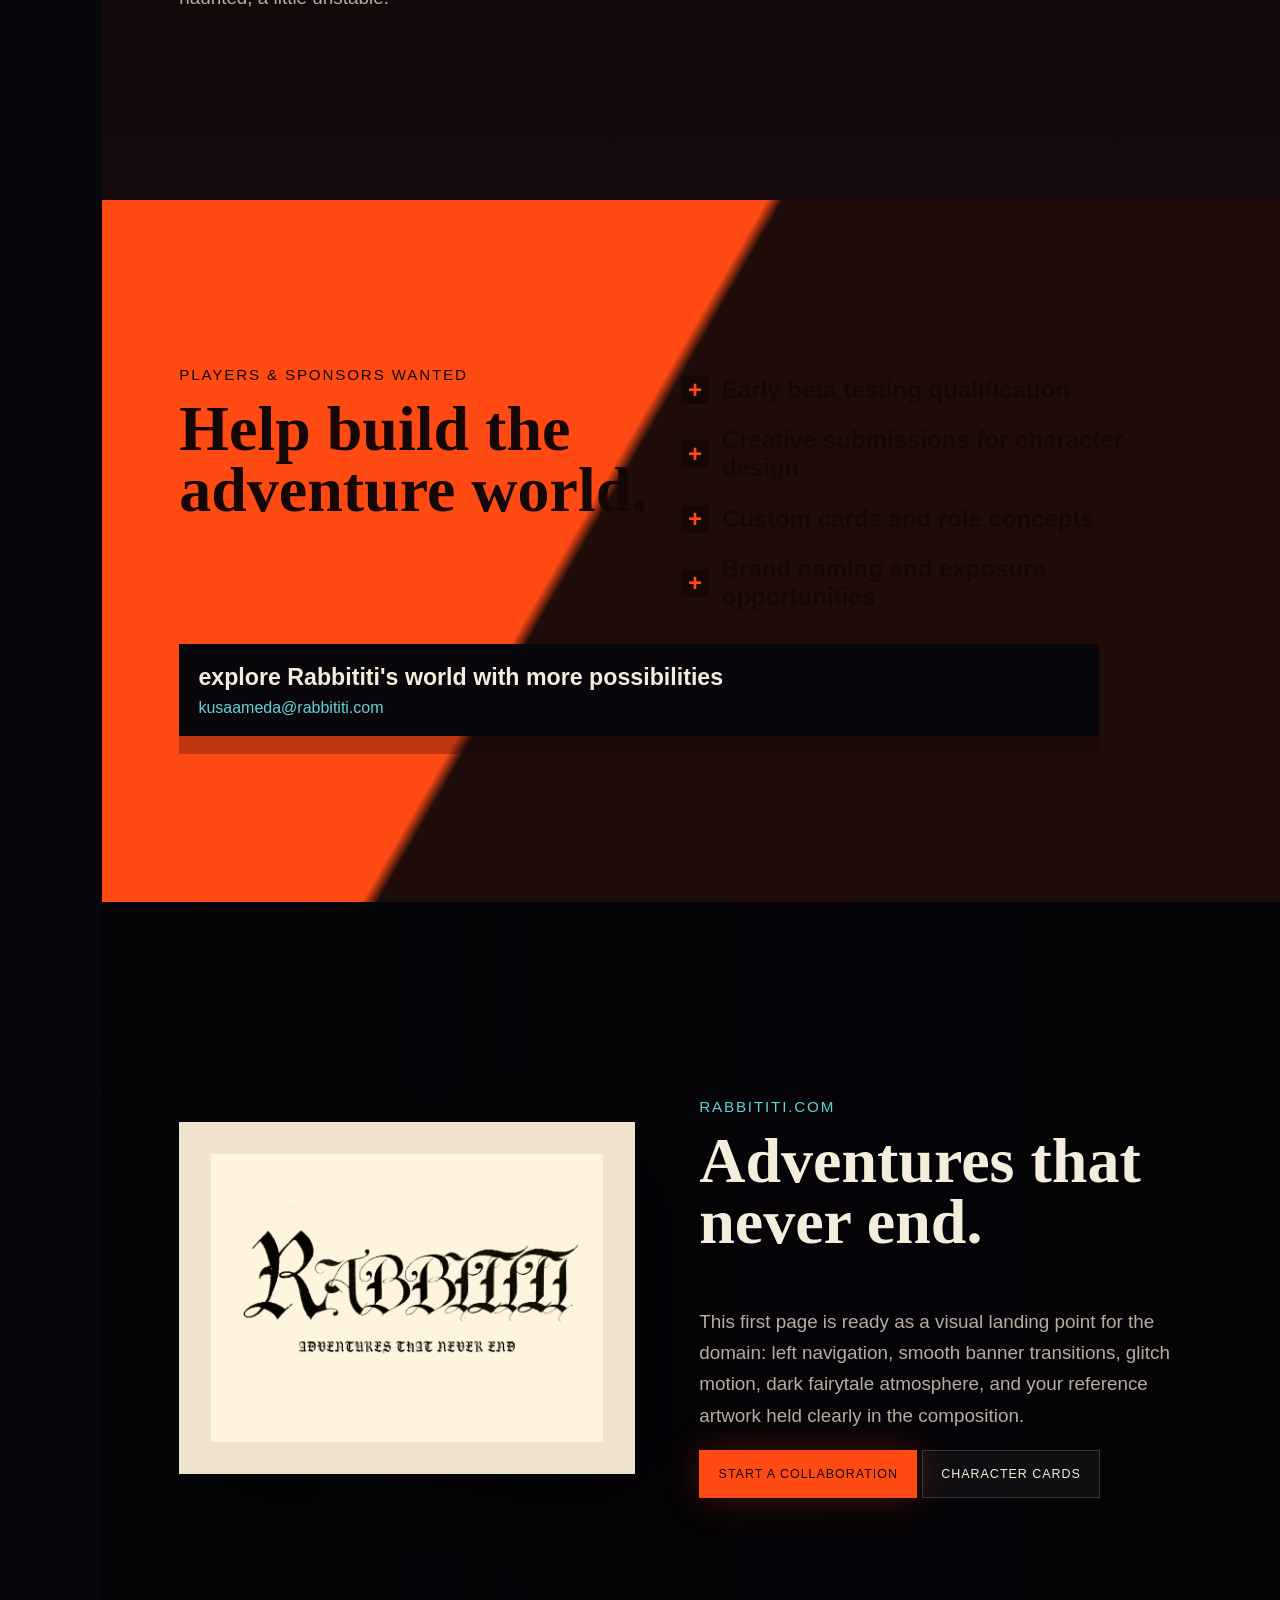
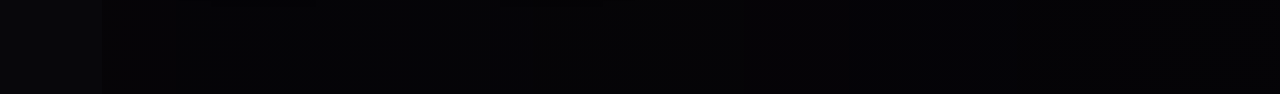
==== commit 50255a7f: "Update index.html" ====
--- a/index.html
+++ b/index.html
@@ -21,7 +21,7 @@
         <a href="#home" class="nav-link is-active">Home</a>
         <a href="series.html" class="nav-link">Series</a>
         <a href="#world" class="nav-link">World</a>
-        <a href="characters.html" class="nav-link">Cards</a>
+        <a href="characters.html" class="nav-link">Characters</a>
         <a href="#recruit" class="nav-link">Recruit</a>
       </nav>
       <a class="contact-chip" href="mailto:kusaameda.lei@gmail.com">Contact</a>
@@ -77,7 +77,7 @@
           </ul>
         </div>
         <div class="orange-rip">
-          <p>独立游戏 RABBITITI 开启角色创意征集与品牌赞助招募。</p>
+          <p>explore Rabbititi's world with more possibilities</p>
           <a href="mailto:kusaameda@rabbitit.com">kusaameda@rabbititi.com</a>
         </div>
       </section>
